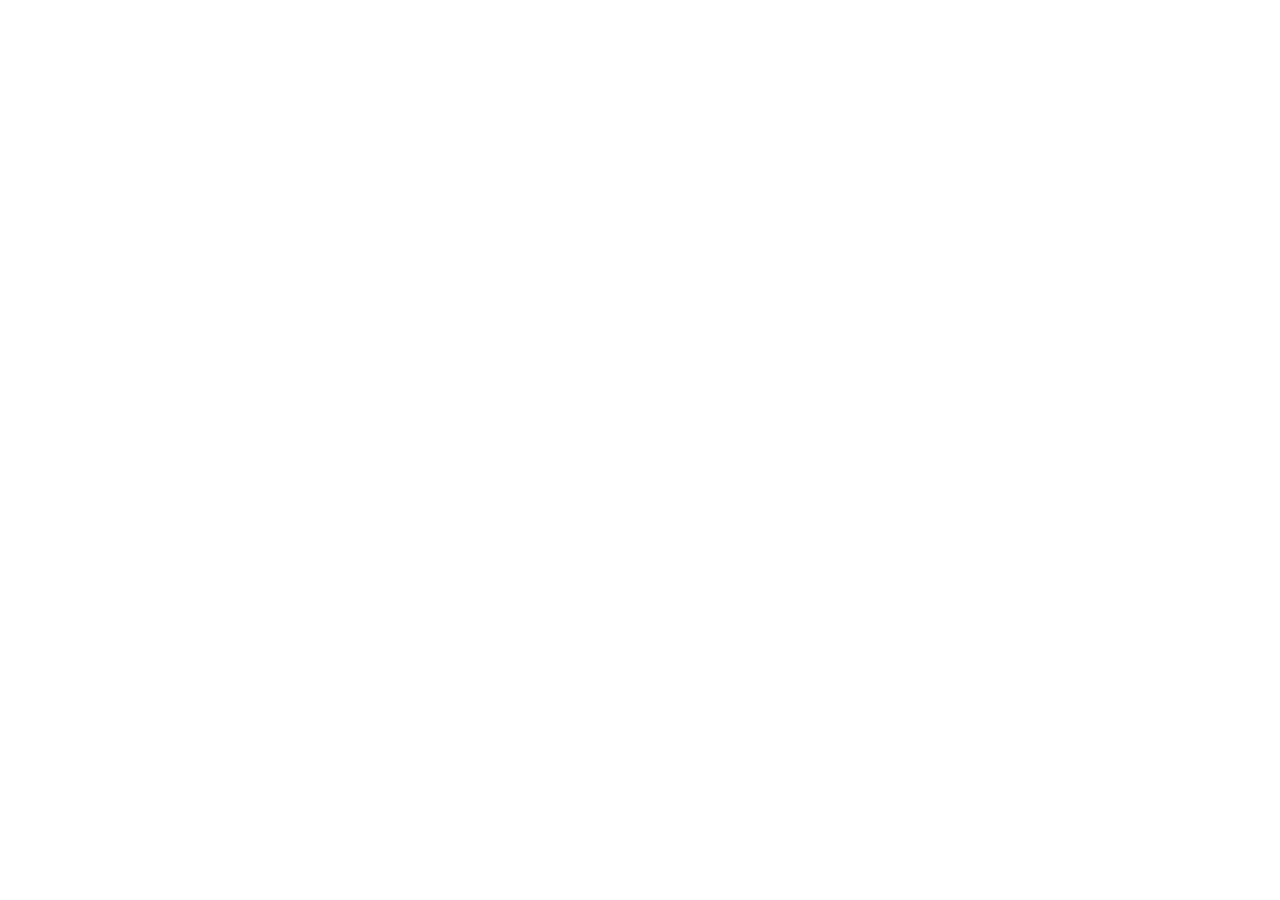
==== index.html @ d2849955 "Create free permanent-path owner-only T3 timetable redirect" ====
<!DOCTYPE html>
<html lang="th">
<head>
<meta charset="utf-8">
<meta name="viewport" content="width=device-width, initial-scale=1">
<meta name="robots" content="noindex,nofollow">
<meta name="referrer" content="no-referrer">
<meta http-equiv="refresh" content="0; url=https://script.google.com/a/macros/tamaprang.ac.th/s/AKfycbwngJlqviGE5QdoPgWNs70bUFXiXVSn6y3WEwC8BUENdH7YogxF8vNFru_7fYV9lvZv/exec">
<title>ตารางสอน ท๓ — เปิดระบบ</title>
<style>body{font-family:system-ui,"Sarabun",sans-serif;display:grid;place-items:center;min-height:100vh;margin:0;background:#f1f7fb;color:#13354a}.card{background:#fff;max-width:480px;margin:20px;padding:28px;border-radius:16px;box-shadow:0 6px 22px #153b5515;text-align:center}a{display:inline-block;margin:12px 0;padding:12px 24px;border-radius:9px;background:#11668b;color:white;text-decoration:none;font-weight:700}small{display:block;color:#5d7180;margin-top:10px}</style>
</head>
<body>
<main class="card">
<h1>ระบบตารางสอน โรงเรียนเทศบาล ๓</h1>
<p>กำลังเปิดระบบสำหรับผู้มีสิทธิ์เข้าใช้งาน…</p>
<a href="https://script.google.com/a/macros/tamaprang.ac.th/s/AKfycbwngJlqviGE5QdoPgWNs70bUFXiXVSn6y3WEwC8BUENdH7YogxF8vNFru_7fYV9lvZv/exec" rel="noreferrer noopener">เปิดตารางสอน</a>
<small>ลิงก์นี้เป็นทางลัดเท่านั้น การยืนยันบัญชีและสิทธิ์อยู่ที่ระบบโรงเรียน</small>
</main>
</body>
</html>
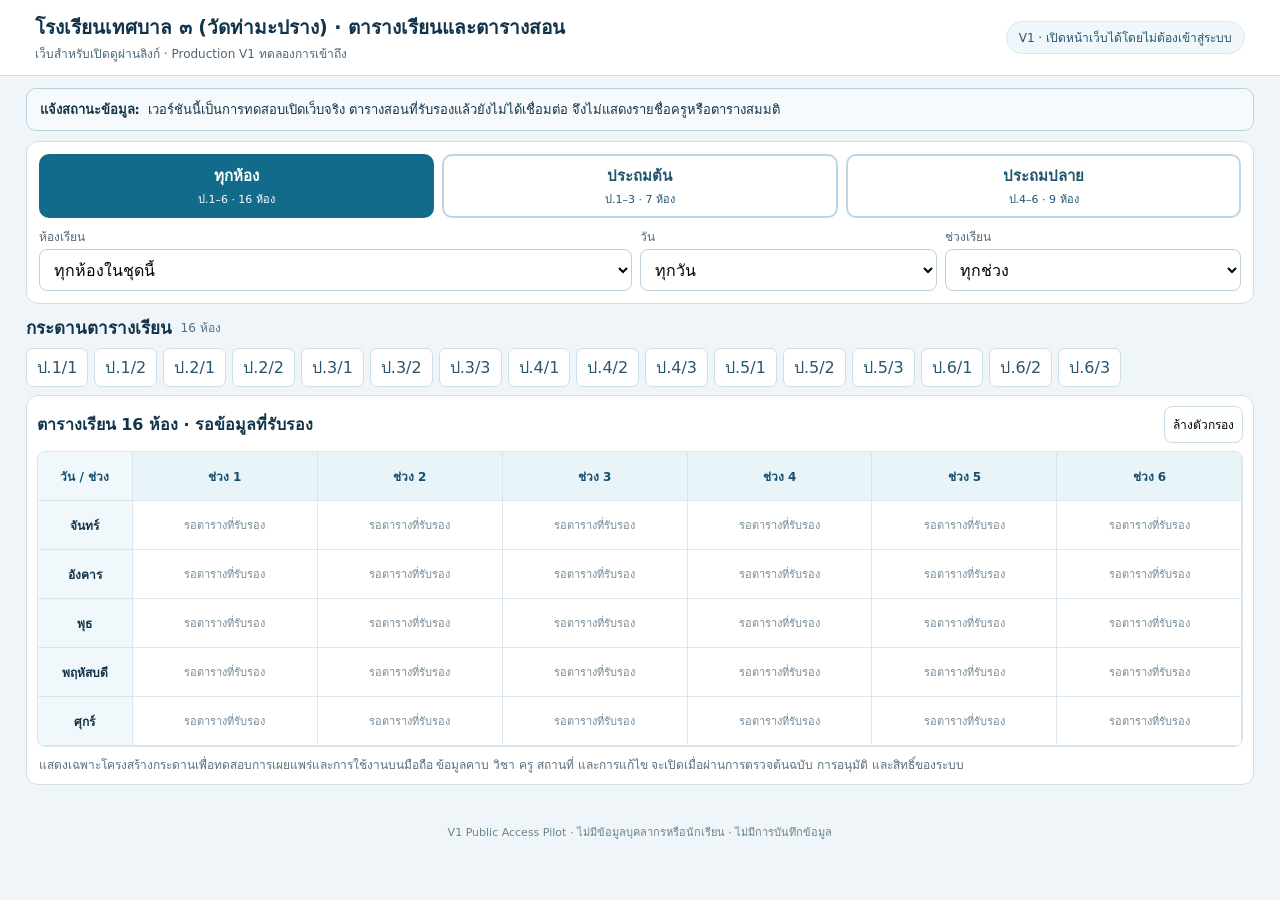
==== commit bd7a7ea9: "fix(public): serve validated static timetable V1 directly on existing Pages, avoid Apps Script multi" ====
--- a/index.html
+++ b/index.html
@@ -1,20 +1,106 @@
-<!DOCTYPE html>
+<!doctype html>
 <html lang="th">
 <head>
 <meta charset="utf-8">
-<meta name="viewport" content="width=device-width, initial-scale=1">
+<meta name="viewport" content="width=device-width,initial-scale=1">
 <meta name="robots" content="noindex,nofollow">
 <meta name="referrer" content="no-referrer">
-<meta http-equiv="refresh" content="0; url=https://script.google.com/a/macros/tamaprang.ac.th/s/AKfycbwngJlqviGE5QdoPgWNs70bUFXiXVSn6y3WEwC8BUENdH7YogxF8vNFru_7fYV9lvZv/exec">
-<title>ตารางสอน ท๓ — เปิดระบบ</title>
-<style>body{font-family:system-ui,"Sarabun",sans-serif;display:grid;place-items:center;min-height:100vh;margin:0;background:#f1f7fb;color:#13354a}.card{background:#fff;max-width:480px;margin:20px;padding:28px;border-radius:16px;box-shadow:0 6px 22px #153b5515;text-align:center}a{display:inline-block;margin:12px 0;padding:12px 24px;border-radius:9px;background:#11668b;color:white;text-decoration:none;font-weight:700}small{display:block;color:#5d7180;margin-top:10px}</style>
+<title>ตารางเรียนและตารางสอน ท.๓ | V1</title>
+<style>
+:root{font-family:"Sarabun",Tahoma,system-ui,sans-serif;color:#12344a;background:#eff5f8;--accent:#126b8b;--line:#cfdee7}
+*{box-sizing:border-box}body{margin:0}button,select,input{font:inherit}button{cursor:pointer}
+header{background:#fff;border-bottom:1px solid var(--line);padding:12px clamp(12px,3vw,35px);display:flex;gap:10px;align-items:center;justify-content:space-between;flex-wrap:wrap}
+h1{font-size:19px;margin:0}header p{margin:2px 0 0;font-size:12px;color:#4b6677}
+.meta{background:#f0f7fa;border:1px solid #d6e9f1;border-radius:100px;padding:6px 12px;font-size:12px;color:#27546e}
+main{max-width:1600px;margin:auto;padding:12px clamp(10px,2vw,26px) 26px}
+.notice{border:1px solid #bbd0de;background:#f7fafc;border-radius:10px;padding:10px 13px;font-size:13px;display:flex;align-items:center;gap:8px;margin:0 0 10px}
+.notice strong{font-weight:800}
+.toolbar{background:white;border:1px solid var(--line);border-radius:12px;padding:12px;margin-bottom:10px}
+.switch{display:grid;grid-template-columns:repeat(3,minmax(0,1fr));gap:8px}
+.switch button{min-height:52px;border:2px solid #bdd6e3;color:#22566f;border-radius:10px;background:white;font-weight:800;padding:8px;font-size:15px}
+.switch small{display:block;font-weight:500;font-size:11px;margin-top:2px}
+.switch button[aria-pressed=true]{background:var(--accent);color:white;border-color:var(--accent)}
+.switch button:focus-visible,select:focus-visible,button:focus-visible{outline:3px solid #eebc58;outline-offset:2px}
+.controls{display:grid;grid-template-columns:2fr 1fr 1fr;gap:8px;margin-top:9px}
+.field label{display:block;color:#526879;font-size:12px;margin-bottom:3px}
+select{border:1px solid #bed0dc;border-radius:8px;background:white;min-height:42px;padding:8px 10px;width:100%}
+.section-head{display:flex;align-items:center;gap:9px;flex-wrap:wrap;margin:10px 0 7px}
+.section-head h2{font-size:17px;margin:0}.section-head span{font-size:12px;color:#557186}
+.room-strip{display:flex;gap:6px;flex-wrap:wrap;margin:0 0 8px}
+.room-strip button{background:white;border:1px solid #cedee7;color:#2b566e;border-radius:7px;padding:6px 10px;min-height:36px}
+.room-strip button[aria-pressed=true]{background:#d6edf8;border-color:#1780a8;color:#124b66;font-weight:800}
+.board-panel{background:white;border:1px solid var(--line);border-radius:12px;padding:10px;min-height:340px}
+.board-caption{display:flex;align-items:center;justify-content:space-between;gap:8px;flex-wrap:wrap;margin-bottom:8px}
+.board-caption h3{font-size:16px;margin:0}.board-caption button{border:1px solid #cadce7;border-radius:8px;background:white;padding:8px;font-size:12px}
+.board-scroll{overflow:auto;max-width:100%;border-radius:8px;border:1px solid #d8e5ee}
+table{border-collapse:separate;border-spacing:0;table-layout:fixed;min-width:690px;width:100%;font-size:12px}
+th,td{border-right:1px solid #d9e6ed;border-bottom:1px solid #d9e6ed;text-align:center;padding:8px 6px;height:49px}
+th{background:#e9f4f9;color:#144f6e;position:sticky;top:0;z-index:2}
+th:first-child,td:first-child{position:sticky;left:0;z-index:1;background:#f1f8fb;width:95px;font-weight:800}
+th:first-child{z-index:3}
+.empty{color:#758b99;font-size:11px}
+.note{margin:9px 2px 0;color:#596f7f;font-size:12px;line-height:1.5}
+footer{text-align:center;color:#6a8391;font-size:11px;padding:12px}
+@media(max-width:670px){h1{font-size:16px}.meta{font-size:11px}.switch{gap:5px}.switch button{font-size:13px;padding:5px;min-height:55px}.switch small{font-size:10px}.controls{grid-template-columns:1fr 1fr}.field:first-child{grid-column:1/-1}.notice{font-size:12px}}
+@media print{header,.toolbar,.room-strip,.notice,.board-caption button,footer{display:none!important}body{background:white}main{padding:0}.board-panel{border:0}table{font-size:11px}}
+</style>
 </head>
 <body>
-<main class="card">
-<h1>ระบบตารางสอน โรงเรียนเทศบาล ๓</h1>
-<p>กำลังเปิดระบบสำหรับผู้มีสิทธิ์เข้าใช้งาน…</p>
-<a href="https://script.google.com/a/macros/tamaprang.ac.th/s/AKfycbwngJlqviGE5QdoPgWNs70bUFXiXVSn6y3WEwC8BUENdH7YogxF8vNFru_7fYV9lvZv/exec" rel="noreferrer noopener">เปิดตารางสอน</a>
-<small>ลิงก์นี้เป็นทางลัดเท่านั้น การยืนยันบัญชีและสิทธิ์อยู่ที่ระบบโรงเรียน</small>
+<header>
+  <div><h1>โรงเรียนเทศบาล ๓ (วัดท่ามะปราง) · ตารางเรียนและตารางสอน</h1><p>เว็บสำหรับเปิดดูผ่านลิงก์ · Production V1 ทดลองการเข้าถึง</p></div>
+  <span class="meta" id="releaseStatus">V1 · เปิดหน้าเว็บได้โดยไม่ต้องเข้าสู่ระบบ</span>
+</header>
+<main>
+  <div class="notice" role="status"><strong>แจ้งสถานะข้อมูล:</strong> เวอร์ชันนี้เป็นการทดสอบเปิดเว็บจริง ตารางสอนที่รับรองแล้วยังไม่ได้เชื่อมต่อ จึงไม่แสดงรายชื่อครูหรือตารางสมมติ</div>
+  <section class="toolbar" aria-label="ตัวเลือกกระดาน">
+    <div class="switch" role="group" aria-label="เลือกชุดกระดาน">
+      <button data-group="all" aria-pressed="true" type="button">ทุกห้อง<small>ป.1–6 · 16 ห้อง</small></button>
+      <button data-group="lower" aria-pressed="false" type="button">ประถมต้น<small>ป.1–3 · 7 ห้อง</small></button>
+      <button data-group="upper" aria-pressed="false" type="button">ประถมปลาย<small>ป.4–6 · 9 ห้อง</small></button>
+    </div>
+    <div class="controls">
+      <div class="field"><label for="classPicker">ห้องเรียน</label><select id="classPicker"></select></div>
+      <div class="field"><label for="dayPicker">วัน</label><select id="dayPicker"><option value="all">ทุกวัน</option><option value="จันทร์">จันทร์</option><option value="อังคาร">อังคาร</option><option value="พุธ">พุธ</option><option value="พฤหัสบดี">พฤหัสบดี</option><option value="ศุกร์">ศุกร์</option></select></div>
+      <div class="field"><label for="periodPicker">ช่วงเรียน</label><select id="periodPicker"><option value="all">ทุกช่วง</option><option value="1">ช่วง 1</option><option value="2">ช่วง 2</option><option value="3">ช่วง 3</option><option value="4">ช่วง 4</option><option value="5">ช่วง 5</option><option value="6">ช่วง 6</option></select></div>
+    </div>
+  </section>
+  <div class="section-head"><h2>กระดานตารางเรียน</h2><span id="roomCount" aria-live="polite">16 ห้อง</span></div>
+  <nav class="room-strip" id="rooms" aria-label="เลือกห้อง"></nav>
+  <section class="board-panel" aria-label="พื้นที่ตารางเรียน">
+    <div class="board-caption"><h3 id="boardTitle">ตารางเรียนทุกห้อง · รอข้อมูลที่รับรอง</h3><button type="button" id="reset">ล้างตัวกรอง</button></div>
+    <div class="board-scroll"><table id="timetable"><thead><tr id="headrow"></tr></thead><tbody id="bodyrows"></tbody></table></div>
+    <p class="note">แสดงเฉพาะโครงสร้างกระดานเพื่อทดสอบการเผยแพร่และการใช้งานบนมือถือ ข้อมูลคาบ วิชา ครู สถานที่ และการแก้ไข จะเปิดเมื่อผ่านการตรวจต้นฉบับ การอนุมัติ และสิทธิ์ของระบบ</p>
+  </section>
 </main>
-</body>
-</html>
+<footer>V1 Public Access Pilot · ไม่มีข้อมูลบุคลากรหรือนักเรียน · ไม่มีการบันทึกข้อมูล</footer>
+<script>
+(()=>{"use strict";
+const groups={lower:["ป.1/1","ป.1/2","ป.2/1","ป.2/2","ป.3/1","ป.3/2","ป.3/3"],upper:["ป.4/1","ป.4/2","ป.4/3","ป.5/1","ป.5/2","ป.5/3","ป.6/1","ป.6/2","ป.6/3"]};
+groups.all=[...groups.lower,...groups.upper];
+const days=["จันทร์","อังคาร","พุธ","พฤหัสบดี","ศุกร์"];let group="all";let selectedRoom="all";
+const q=id=>document.getElementById(id);
+function draw(){
+ const names=groups[group];q("roomCount").textContent=names.length+" ห้อง";
+ q("classPicker").innerHTML='<option value="all">ทุกห้องในชุดนี้</option>'+names.map(n=>'<option value="'+n+'">'+n+'</option>').join("");
+ q("classPicker").value=names.includes(selectedRoom)?selectedRoom:"all";
+ selectedRoom=q("classPicker").value;
+ q("rooms").innerHTML=names.map(n=>'<button type="button" data-room="'+n+'" aria-pressed="'+(selectedRoom===n)+'">'+n+'</button>').join("");
+ q("rooms").querySelectorAll("[data-room]").forEach(b=>b.addEventListener("click",()=>{selectedRoom=b.dataset.room;draw()}));
+ const chosen=selectedRoom==="all"?names:[selectedRoom],d=q("dayPicker").value,p=q("periodPicker").value;
+ const periods=p==="all"?[1,2,3,4,5,6]:[Number(p)];
+ q("headrow").innerHTML="<th scope='col'>วัน / ช่วง</th>"+periods.map(n=>"<th scope='col'>ช่วง "+n+"</th>").join("");
+ const list=d==="all"?days:[d];
+ q("bodyrows").innerHTML=list.map(day=>"<tr><td>"+day+"</td>"+periods.map(()=>
+ "<td><span class='empty'>รอตารางที่รับรอง</span></td>").join("")+"</tr>").join("");
+ q("boardTitle").textContent="ตารางเรียน "+(selectedRoom==="all"?chosen.length+" ห้อง":selectedRoom)+" · รอข้อมูลที่รับรอง";
+ document.querySelectorAll("[data-group]").forEach(b=>b.setAttribute("aria-pressed",String(b.dataset.group===group)));
+}
+document.querySelectorAll("[data-group]").forEach(b=>b.addEventListener("click",()=>{group=b.dataset.group;selectedRoom="all";draw()}));
+q("classPicker").addEventListener("change",()=>{selectedRoom=q("classPicker").value;draw()});
+q("dayPicker").addEventListener("change",draw);
+q("periodPicker").addEventListener("change",draw);
+q("reset").addEventListener("click",()=>{group="all";selectedRoom="all";q("dayPicker").value="all";q("periodPicker").value="all";draw()});
+draw();
+})();
+</script>
+</body></html>
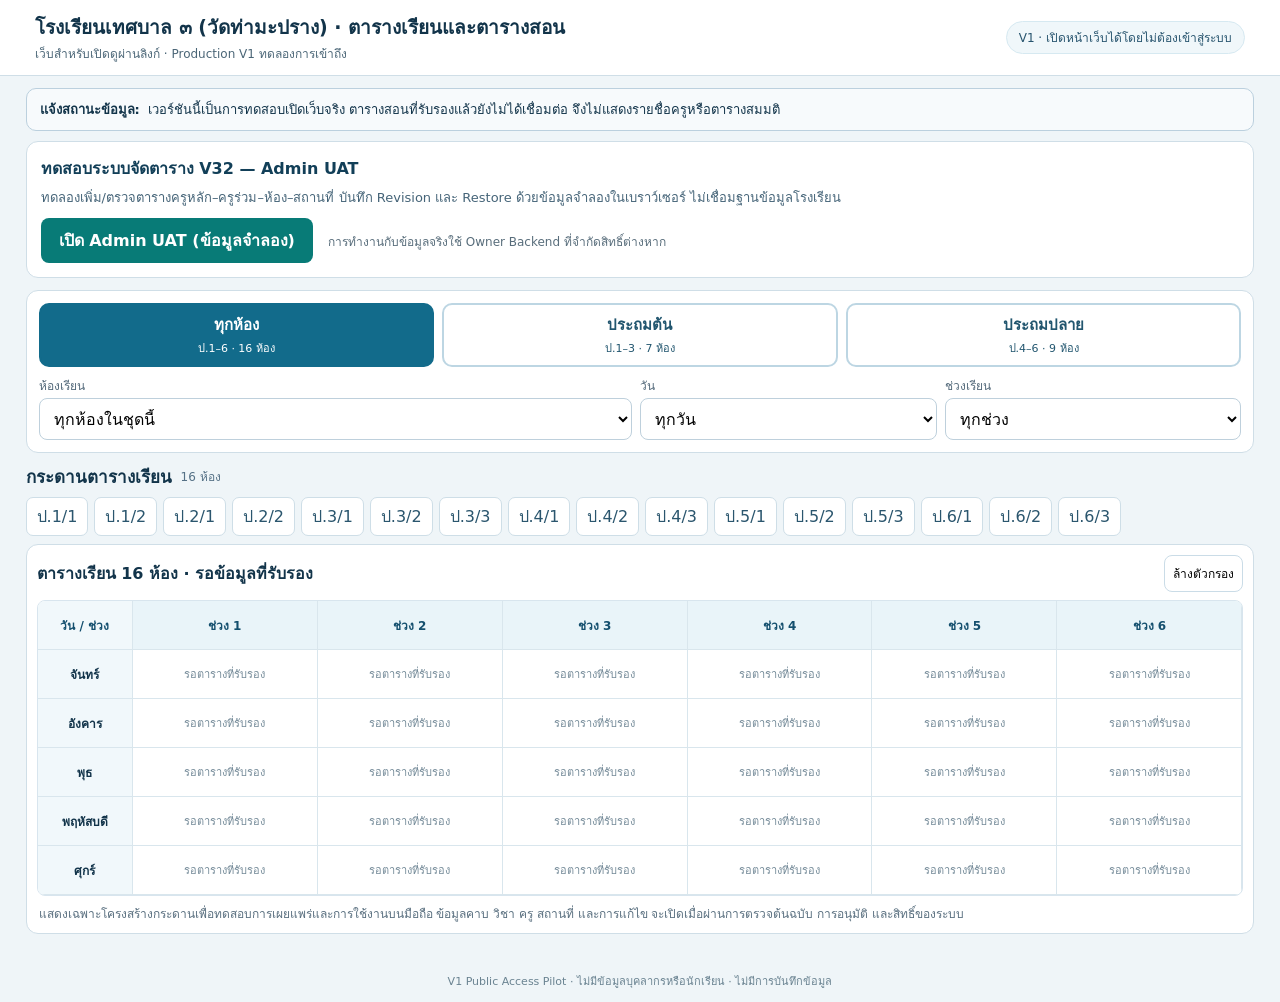
==== commit 1c758ca2: "feat(public): link safe Owner V32 Admin UAT sandbox from validated 16-room board" ====
--- a/index.html
+++ b/index.html
@@ -52,7 +52,13 @@
 </header>
 <main>
   <div class="notice" role="status"><strong>แจ้งสถานะข้อมูล:</strong> เวอร์ชันนี้เป็นการทดสอบเปิดเว็บจริง ตารางสอนที่รับรองแล้วยังไม่ได้เชื่อมต่อ จึงไม่แสดงรายชื่อครูหรือตารางสมมติ</div>
-  <section class="toolbar" aria-label="ตัวเลือกกระดาน">
+  <section class="admin-access" aria-label="ทดลองจัดตารางฉบับร่าง" style="background:#fff;border:1px solid #cfdee7;border-radius:12px;padding:14px;margin-bottom:12px">
+ <h2 style="font-size:16px;margin:0 0 6px;color:#123f58">ทดสอบระบบจัดตาราง V32 — Admin UAT</h2>
+ <p style="margin:0 0 10px;color:#456478;font-size:13px">ทดลองเพิ่ม/ตรวจตารางครูหลัก–ครูร่วม–ห้อง–สถานที่ บันทึก Revision และ Restore ด้วยข้อมูลจำลองในเบราว์เซอร์ ไม่เชื่อมฐานข้อมูลโรงเรียน</p>
+ <a href="./admin-uat.html" style="display:inline-block;padding:10px 18px;background:#087b77;color:#fff;text-decoration:none;border-radius:8px;font-weight:700">เปิด Admin UAT (ข้อมูลจำลอง)</a>
+ <span style="display:inline-block;margin-left:10px;font-size:12px;color:#586d7b">การทำงานกับข้อมูลจริงใช้ Owner Backend ที่จำกัดสิทธิ์ต่างหาก</span>
+ </section>
+<section class="toolbar" aria-label="ตัวเลือกกระดาน">
     <div class="switch" role="group" aria-label="เลือกชุดกระดาน">
       <button data-group="all" aria-pressed="true" type="button">ทุกห้อง<small>ป.1–6 · 16 ห้อง</small></button>
       <button data-group="lower" aria-pressed="false" type="button">ประถมต้น<small>ป.1–3 · 7 ห้อง</small></button>
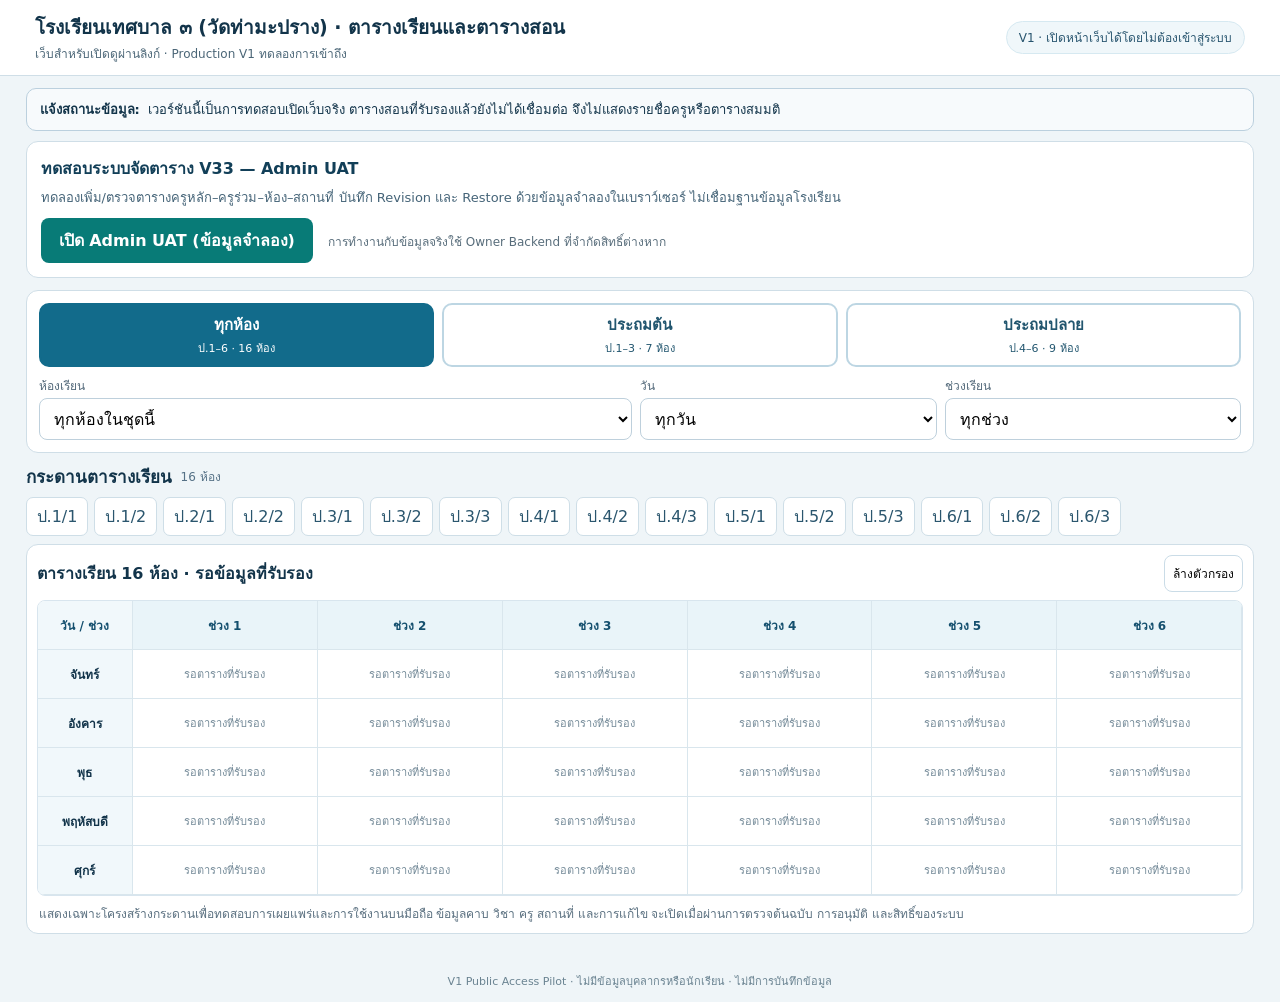
==== commit 559747ad: "release: show professional V33 admin workspace in public navigation" ====
--- a/index.html
+++ b/index.html
@@ -53,7 +53,7 @@
 <main>
   <div class="notice" role="status"><strong>แจ้งสถานะข้อมูล:</strong> เวอร์ชันนี้เป็นการทดสอบเปิดเว็บจริง ตารางสอนที่รับรองแล้วยังไม่ได้เชื่อมต่อ จึงไม่แสดงรายชื่อครูหรือตารางสมมติ</div>
   <section class="admin-access" aria-label="ทดลองจัดตารางฉบับร่าง" style="background:#fff;border:1px solid #cfdee7;border-radius:12px;padding:14px;margin-bottom:12px">
- <h2 style="font-size:16px;margin:0 0 6px;color:#123f58">ทดสอบระบบจัดตาราง V32 — Admin UAT</h2>
+ <h2 style="font-size:16px;margin:0 0 6px;color:#123f58">ทดสอบระบบจัดตาราง V33 — Admin UAT</h2>
  <p style="margin:0 0 10px;color:#456478;font-size:13px">ทดลองเพิ่ม/ตรวจตารางครูหลัก–ครูร่วม–ห้อง–สถานที่ บันทึก Revision และ Restore ด้วยข้อมูลจำลองในเบราว์เซอร์ ไม่เชื่อมฐานข้อมูลโรงเรียน</p>
  <a href="./admin-uat.html" style="display:inline-block;padding:10px 18px;background:#087b77;color:#fff;text-decoration:none;border-radius:8px;font-weight:700">เปิด Admin UAT (ข้อมูลจำลอง)</a>
  <span style="display:inline-block;margin-left:10px;font-size:12px;color:#586d7b">การทำงานกับข้อมูลจริงใช้ Owner Backend ที่จำกัดสิทธิ์ต่างหาก</span>
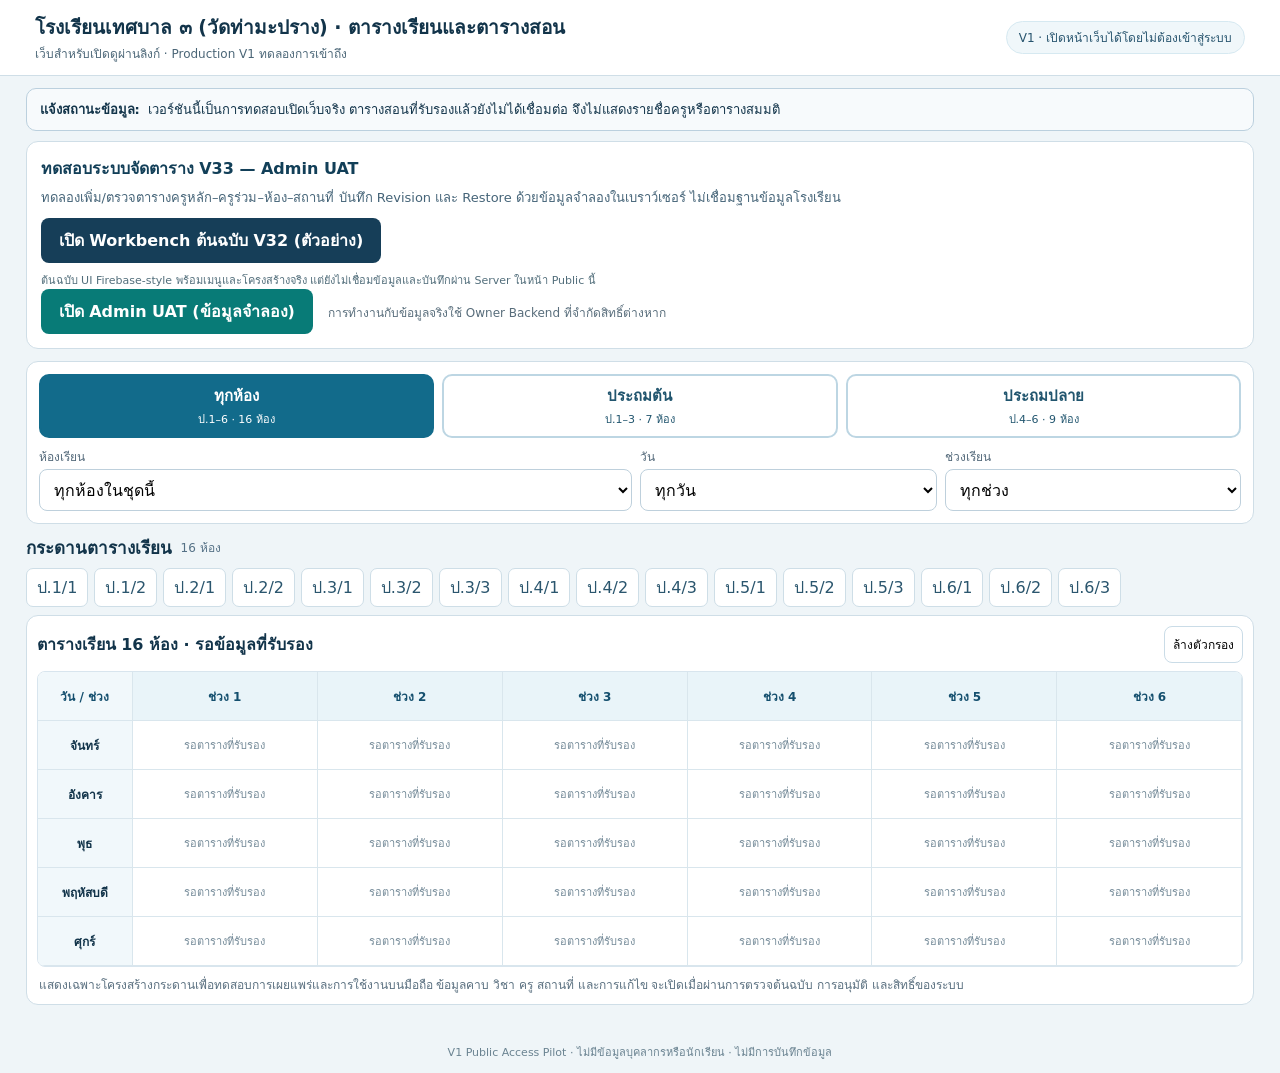
==== commit 225a07ef: "Restore original timetable Owner Workbench for safe public preview" ====
--- a/index.html
+++ b/index.html
@@ -55,6 +55,7 @@
   <section class="admin-access" aria-label="ทดลองจัดตารางฉบับร่าง" style="background:#fff;border:1px solid #cfdee7;border-radius:12px;padding:14px;margin-bottom:12px">
  <h2 style="font-size:16px;margin:0 0 6px;color:#123f58">ทดสอบระบบจัดตาราง V33 — Admin UAT</h2>
  <p style="margin:0 0 10px;color:#456478;font-size:13px">ทดลองเพิ่ม/ตรวจตารางครูหลัก–ครูร่วม–ห้อง–สถานที่ บันทึก Revision และ Restore ด้วยข้อมูลจำลองในเบราว์เซอร์ ไม่เชื่อมฐานข้อมูลโรงเรียน</p>
+ <a href="./owner-workbench-preview.html" style="display:inline-block;padding:10px 18px;background:#163e58;color:#fff;text-decoration:none;border-radius:8px;font-weight:700;margin-right:8px">เปิด Workbench ต้นฉบับ V32 (ตัวอย่าง)</a><span style="display:block;font-size:11px;color:#526e7b;margin-top:8px">ต้นฉบับ UI Firebase-style พร้อมเมนูและโครงสร้างจริง แต่ยังไม่เชื่อมข้อมูลและบันทึกผ่าน Server ในหน้า Public นี้</span>
  <a href="./admin-uat.html" style="display:inline-block;padding:10px 18px;background:#087b77;color:#fff;text-decoration:none;border-radius:8px;font-weight:700">เปิด Admin UAT (ข้อมูลจำลอง)</a>
  <span style="display:inline-block;margin-left:10px;font-size:12px;color:#586d7b">การทำงานกับข้อมูลจริงใช้ Owner Backend ที่จำกัดสิทธิ์ต่างหาก</span>
  </section>
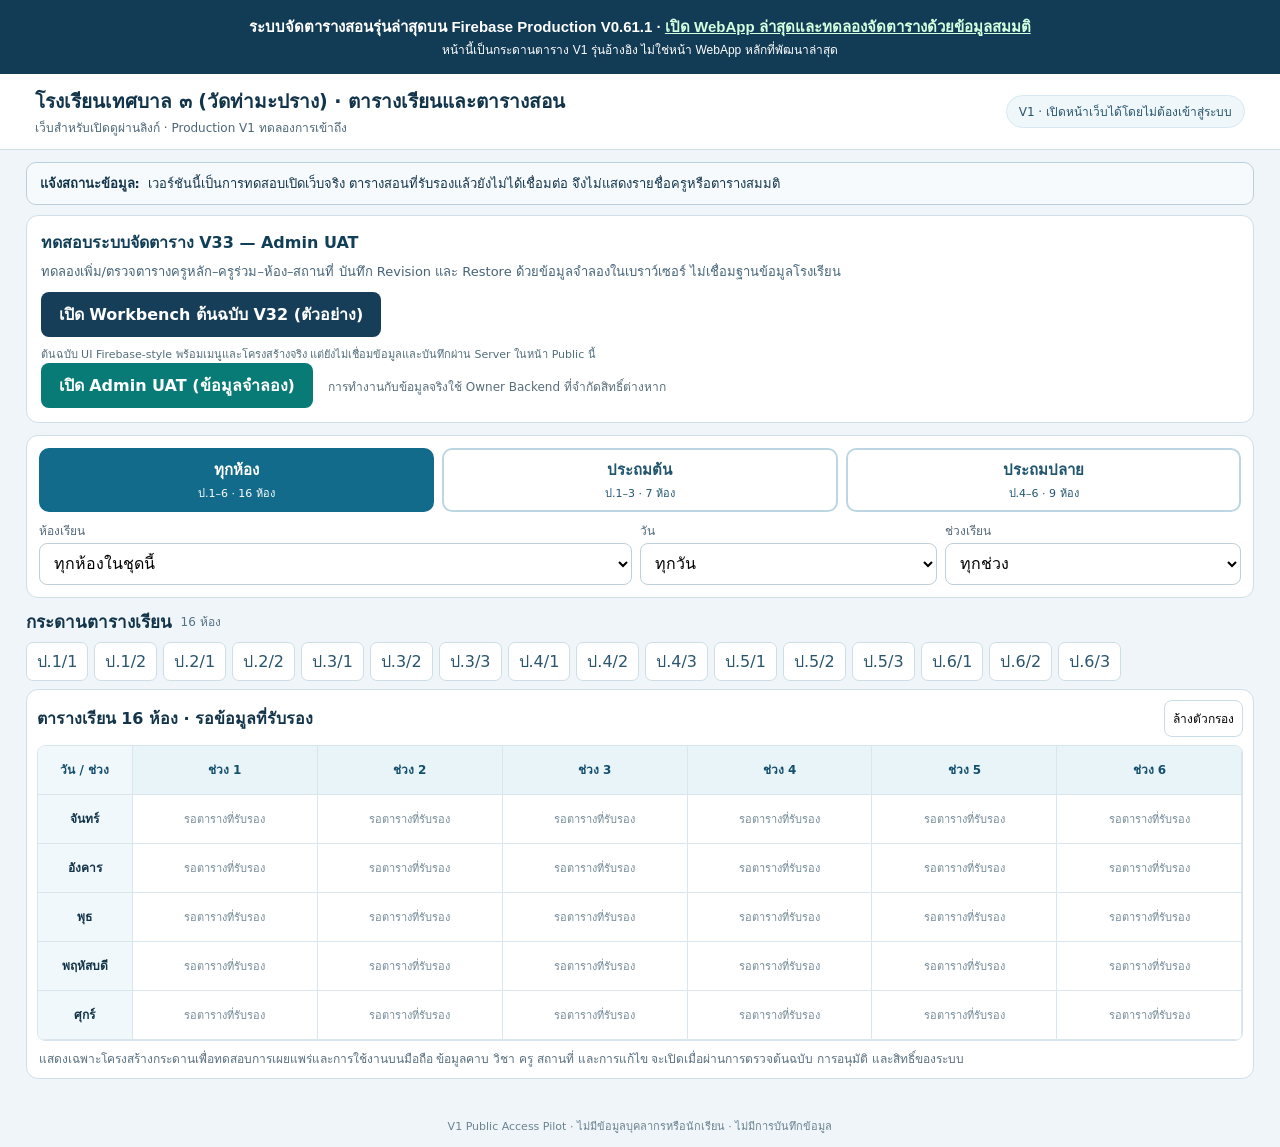
==== commit 0792b6f3: "docs(public): direct visitors to canonical Firebase V061.1 release" ====
--- a/index.html
+++ b/index.html
@@ -46,6 +46,7 @@
 </style>
 </head>
 <body>
+<div role="note" style="background:#123b55;color:#fff;padding:14px 18px;font:600 15px Sarabun,Tahoma,sans-serif;text-align:center;line-height:1.7">ระบบจัดตารางสอนรุ่นล่าสุดบน Firebase Production V0.61.1 · <a href="https://t3-timetable-os-2569.web.app/" style="color:#d3ffdf;font-weight:800;text-decoration:underline">เปิด WebApp ล่าสุดและทดลองจัดตารางด้วยข้อมูลสมมติ</a><span style="display:block;font-size:12px;font-weight:400">หน้านี้เป็นกระดานตาราง V1 รุ่นอ้างอิง ไม่ใช่หน้า WebApp หลักที่พัฒนาล่าสุด</span></div>
 <header>
   <div><h1>โรงเรียนเทศบาล ๓ (วัดท่ามะปราง) · ตารางเรียนและตารางสอน</h1><p>เว็บสำหรับเปิดดูผ่านลิงก์ · Production V1 ทดลองการเข้าถึง</p></div>
   <span class="meta" id="releaseStatus">V1 · เปิดหน้าเว็บได้โดยไม่ต้องเข้าสู่ระบบ</span>
